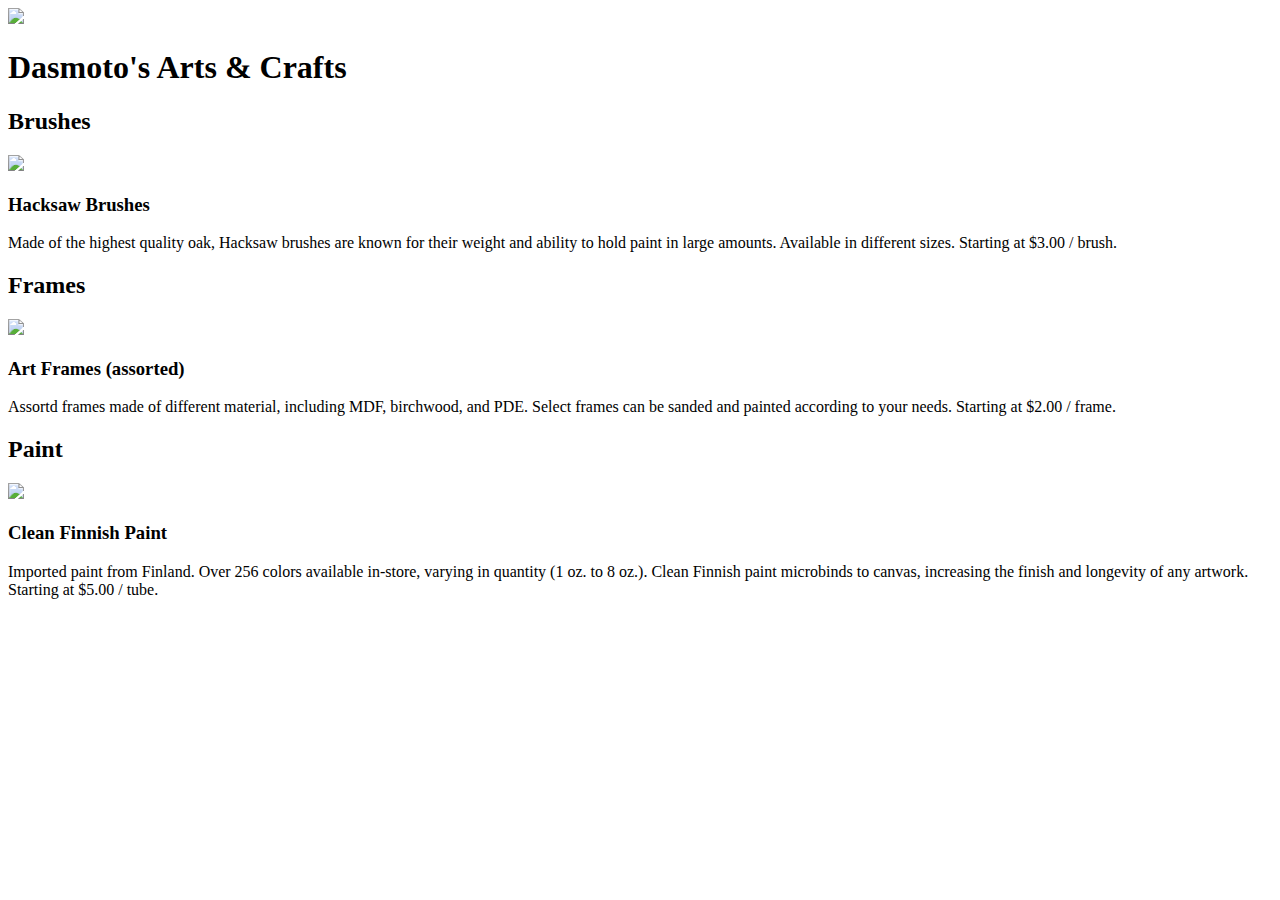
==== Codecademy_projects/Dasmotos_Arts_and_Crafts/Dasmoto.html @ d034d499 "all content there and URLs to pictures work" ====
<!DOCTYPE html>
<html>
    <head>
        <title>Dasmoto's Arts & Crafts</title>
        <link href="Dasmoto.css" type="text/css" rel="stylesheet">
        <img src="C:\Users\benza\OneDrive\Dokumente\Code\Codecademy_projects\Dasmotos_Arts_and_Crafts\pictures\pattern.webp">
    </head>
    <body>
        <header>
            <h1>Dasmoto's Arts & Crafts</h1>
        </header>
        <section>
            <h2 id="brush">Brushes</h2>
            <img src="C:\Users\benza\OneDrive\Dokumente\Code\Codecademy_projects\Dasmotos_Arts_and_Crafts\pictures\hacksaw.webp">
            <h3>Hacksaw Brushes</h3>
            <p>Made of the highest quality oak, Hacksaw brushes are known for their weight and ability to hold paint in large amounts. Available in different sizes. <span id="price">Starting at $3.00 / brush.</span></p>
        </section>
        <section>
            <h2 id="frame">Frames</h2>
            <img src="C:\Users\benza\OneDrive\Dokumente\Code\Codecademy_projects\Dasmotos_Arts_and_Crafts\pictures\frames.jpeg">
            <h3>Art Frames (assorted)</h3>
            <p>Assortd frames made of different material, including MDF, birchwood, and PDE. Select frames can be sanded and painted according to your needs. <span id="price">Starting at $2.00 / frame.</span></p>
        </section>
        <section>
            <h2 id="paint">Paint</h2>
            <img src="C:\Users\benza\OneDrive\Dokumente\Code\Codecademy_projects\Dasmotos_Arts_and_Crafts\pictures\finish.jpeg">
            <h3>Clean Finnish Paint</h3>
            <p>Imported paint from Finland. Over 256 colors available in-store, varying in quantity (1 oz. to 8 oz.). Clean Finnish paint microbinds to canvas, increasing the finish and longevity of any artwork. <span id="price">Starting at $5.00 / tube.</span></p>
        </section>
        <footer>
        </footer>
    </body>
</html>
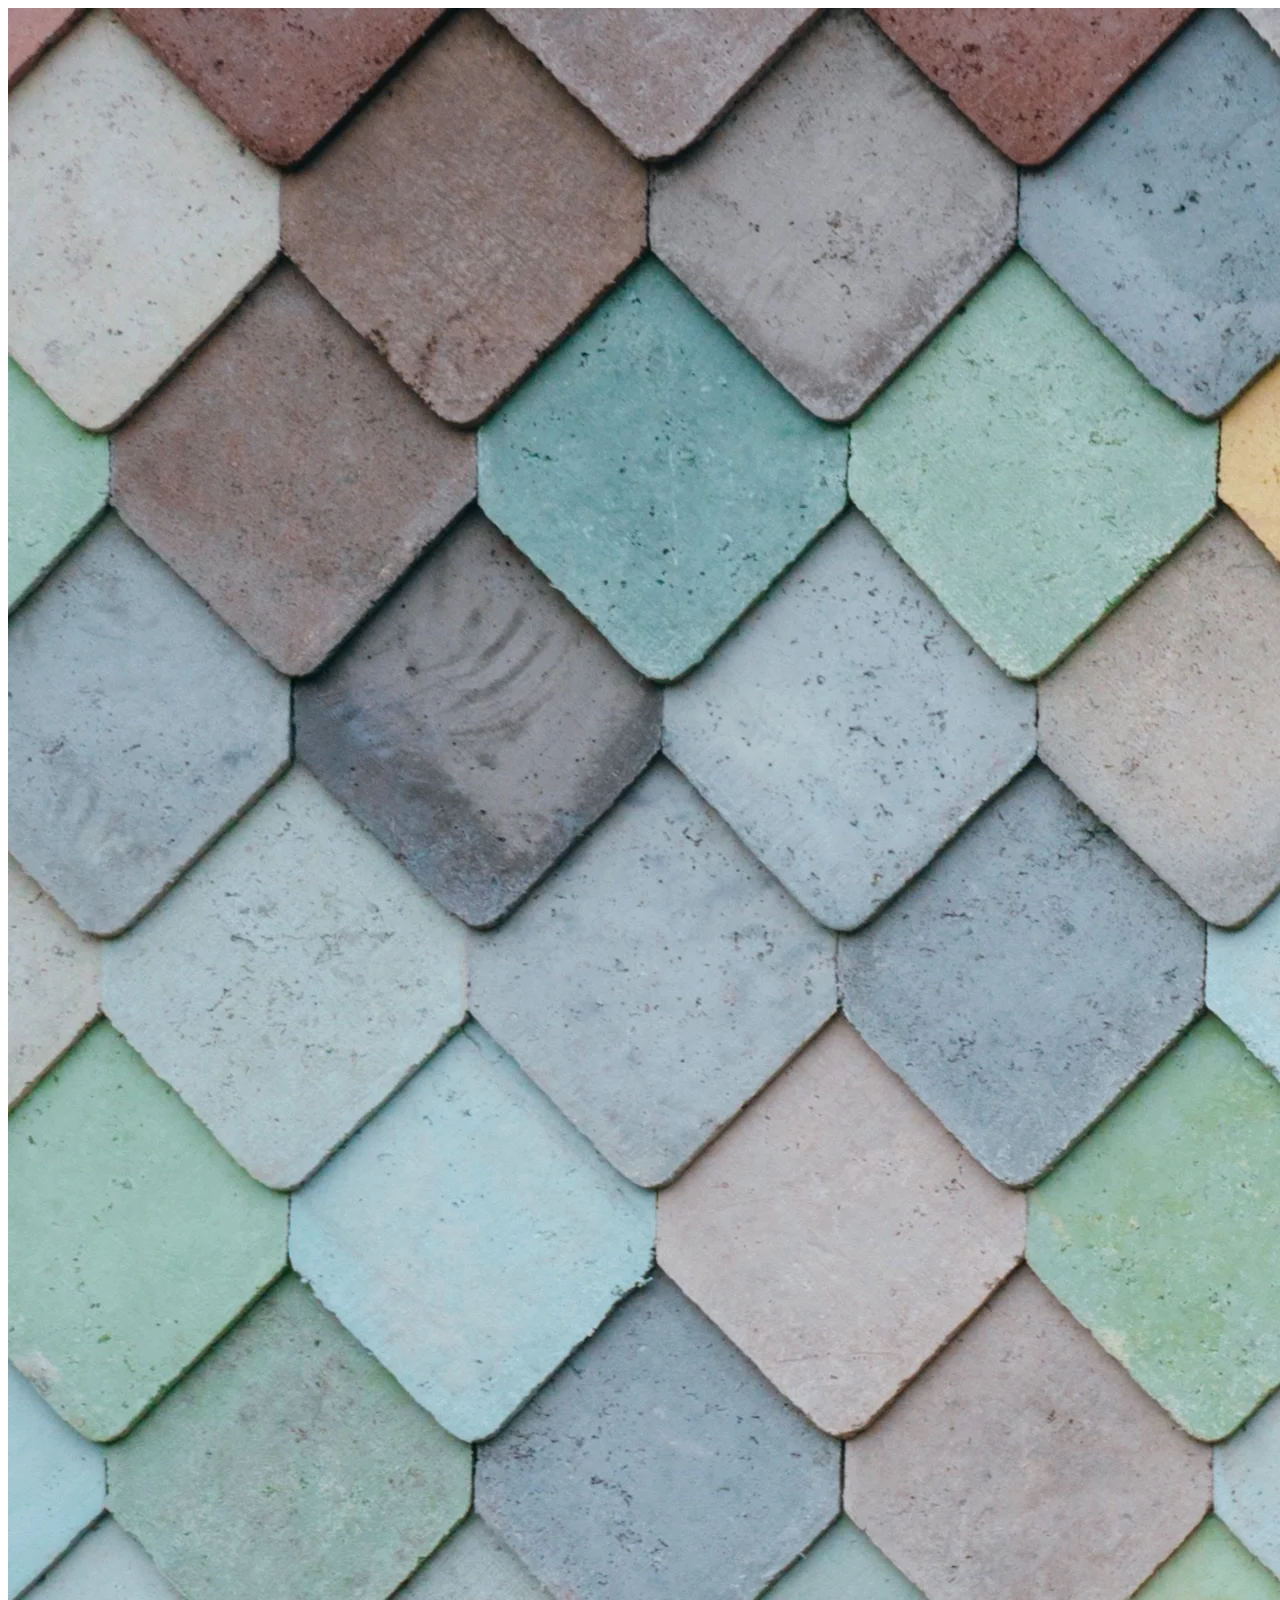
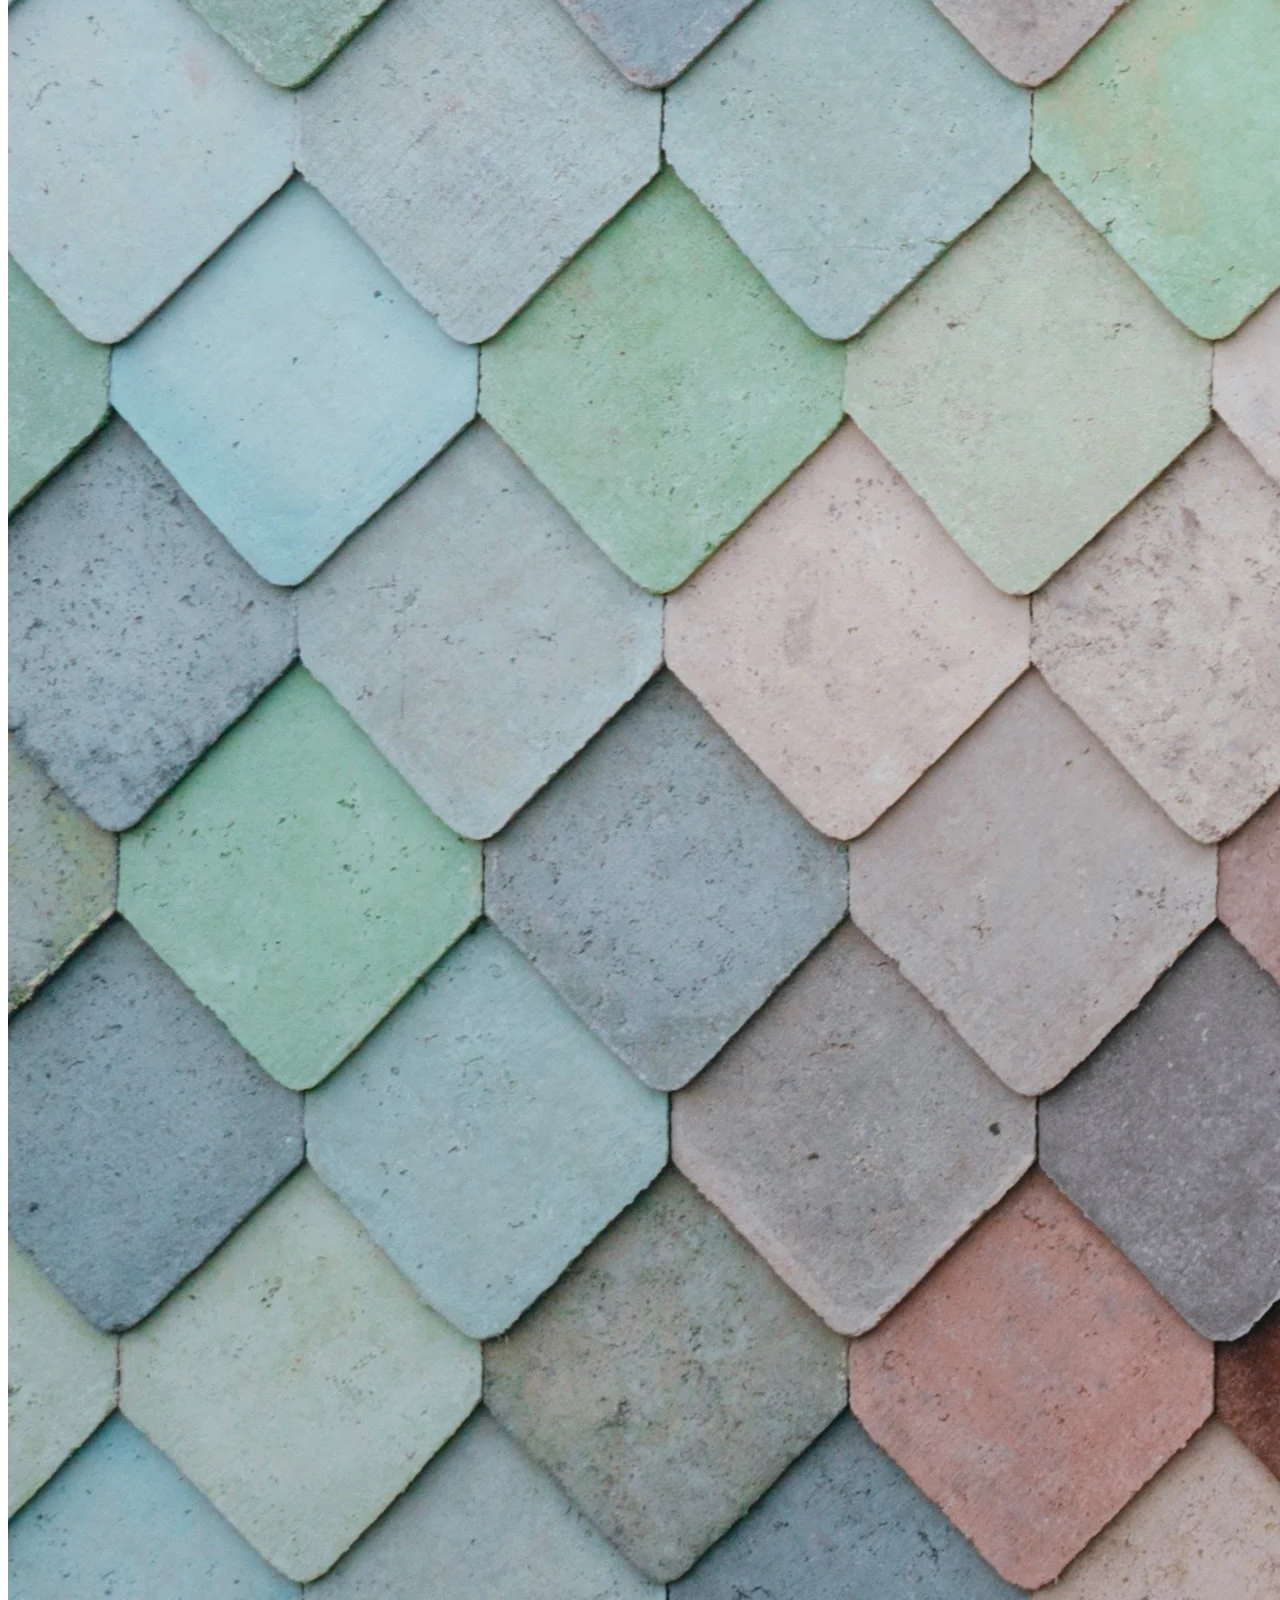
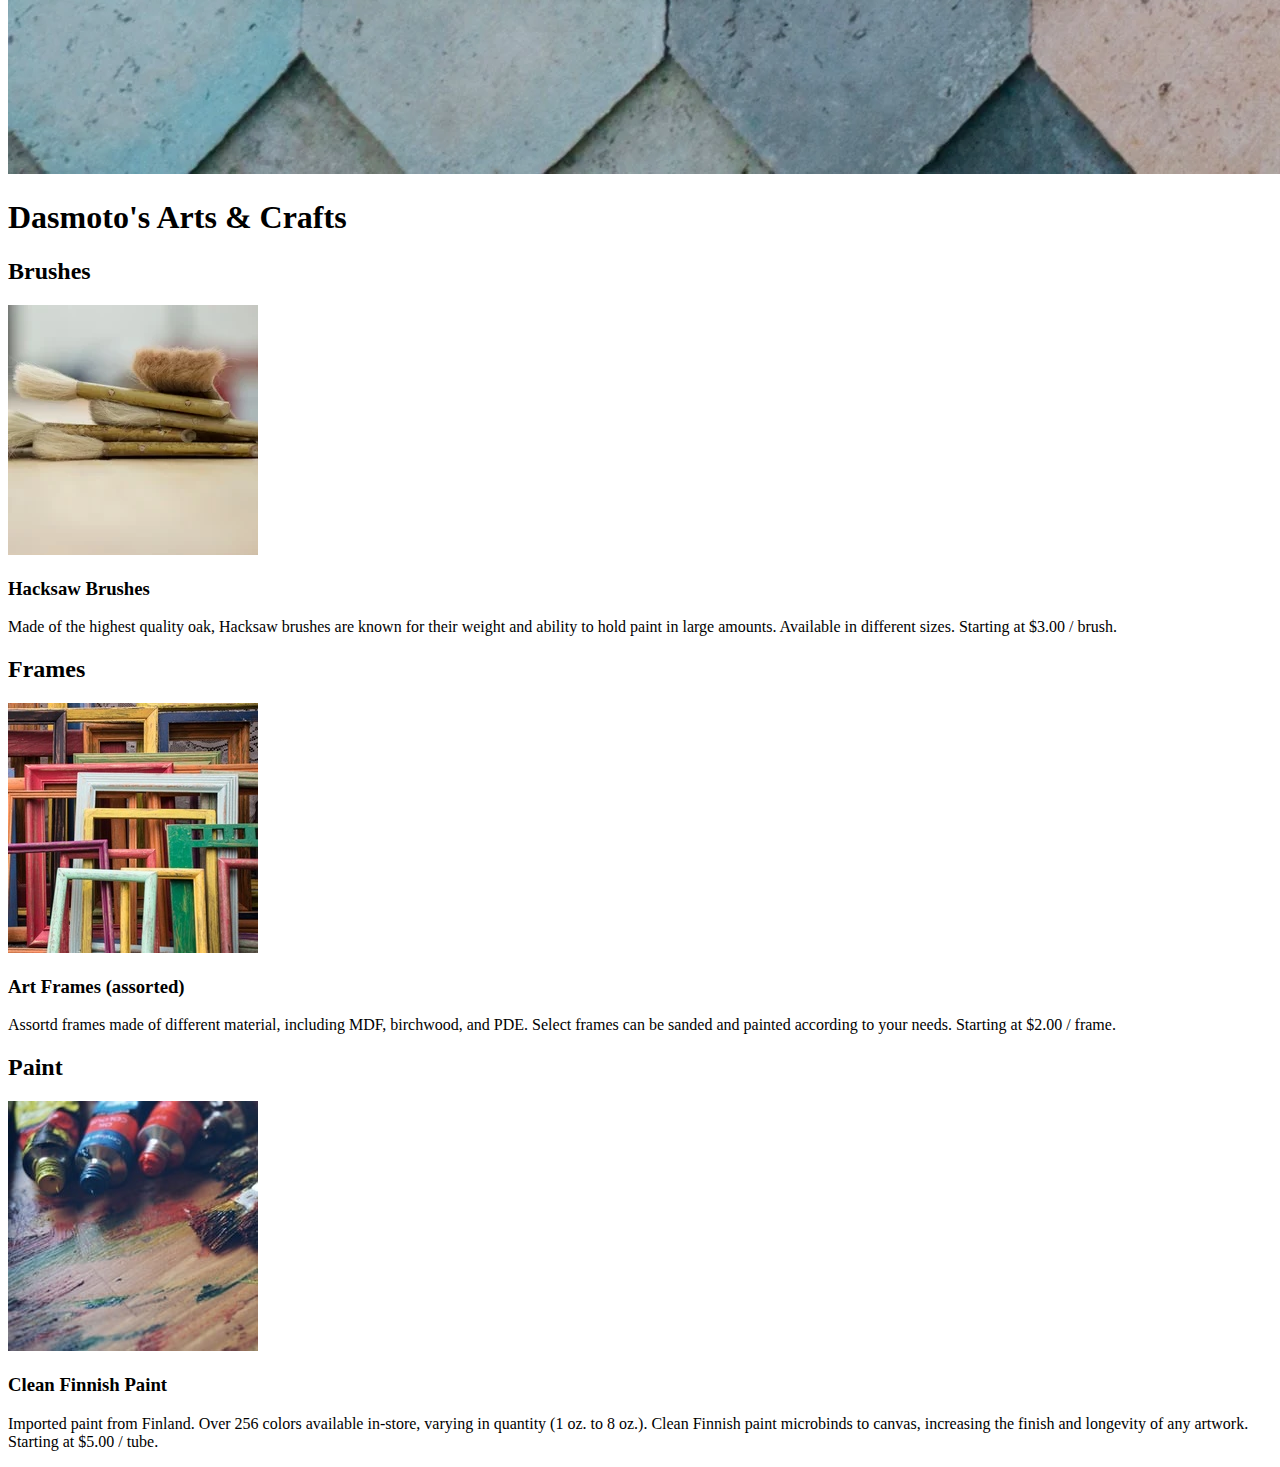
==== commit b07fe9c8: "add short links" ====
--- a/Codecademy_projects/Dasmotos_Arts_and_Crafts/Dasmoto.html
+++ b/Codecademy_projects/Dasmotos_Arts_and_Crafts/Dasmoto.html
@@ -3,7 +3,7 @@
     <head>
         <title>Dasmoto's Arts & Crafts</title>
         <link href="Dasmoto.css" type="text/css" rel="stylesheet">
-        <img src="C:\Users\benza\OneDrive\Dokumente\Code\Codecademy_projects\Dasmotos_Arts_and_Crafts\pictures\pattern.webp">
+        <img id="headerpic" src="./pictures/pattern.webp">
     </head>
     <body>
         <header>
@@ -11,19 +11,19 @@
         </header>
         <section>
             <h2 id="brush">Brushes</h2>
-            <img src="C:\Users\benza\OneDrive\Dokumente\Code\Codecademy_projects\Dasmotos_Arts_and_Crafts\pictures\hacksaw.webp">
+            <img src="./pictures/hacksaw.webp">
             <h3>Hacksaw Brushes</h3>
             <p>Made of the highest quality oak, Hacksaw brushes are known for their weight and ability to hold paint in large amounts. Available in different sizes. <span id="price">Starting at $3.00 / brush.</span></p>
         </section>
         <section>
             <h2 id="frame">Frames</h2>
-            <img src="C:\Users\benza\OneDrive\Dokumente\Code\Codecademy_projects\Dasmotos_Arts_and_Crafts\pictures\frames.jpeg">
+            <img src="./pictures/frames.jpeg">
             <h3>Art Frames (assorted)</h3>
             <p>Assortd frames made of different material, including MDF, birchwood, and PDE. Select frames can be sanded and painted according to your needs. <span id="price">Starting at $2.00 / frame.</span></p>
         </section>
         <section>
             <h2 id="paint">Paint</h2>
-            <img src="C:\Users\benza\OneDrive\Dokumente\Code\Codecademy_projects\Dasmotos_Arts_and_Crafts\pictures\finish.jpeg">
+            <img src="./pictures/finish.jpeg">
             <h3>Clean Finnish Paint</h3>
             <p>Imported paint from Finland. Over 256 colors available in-store, varying in quantity (1 oz. to 8 oz.). Clean Finnish paint microbinds to canvas, increasing the finish and longevity of any artwork. <span id="price">Starting at $5.00 / tube.</span></p>
         </section>
